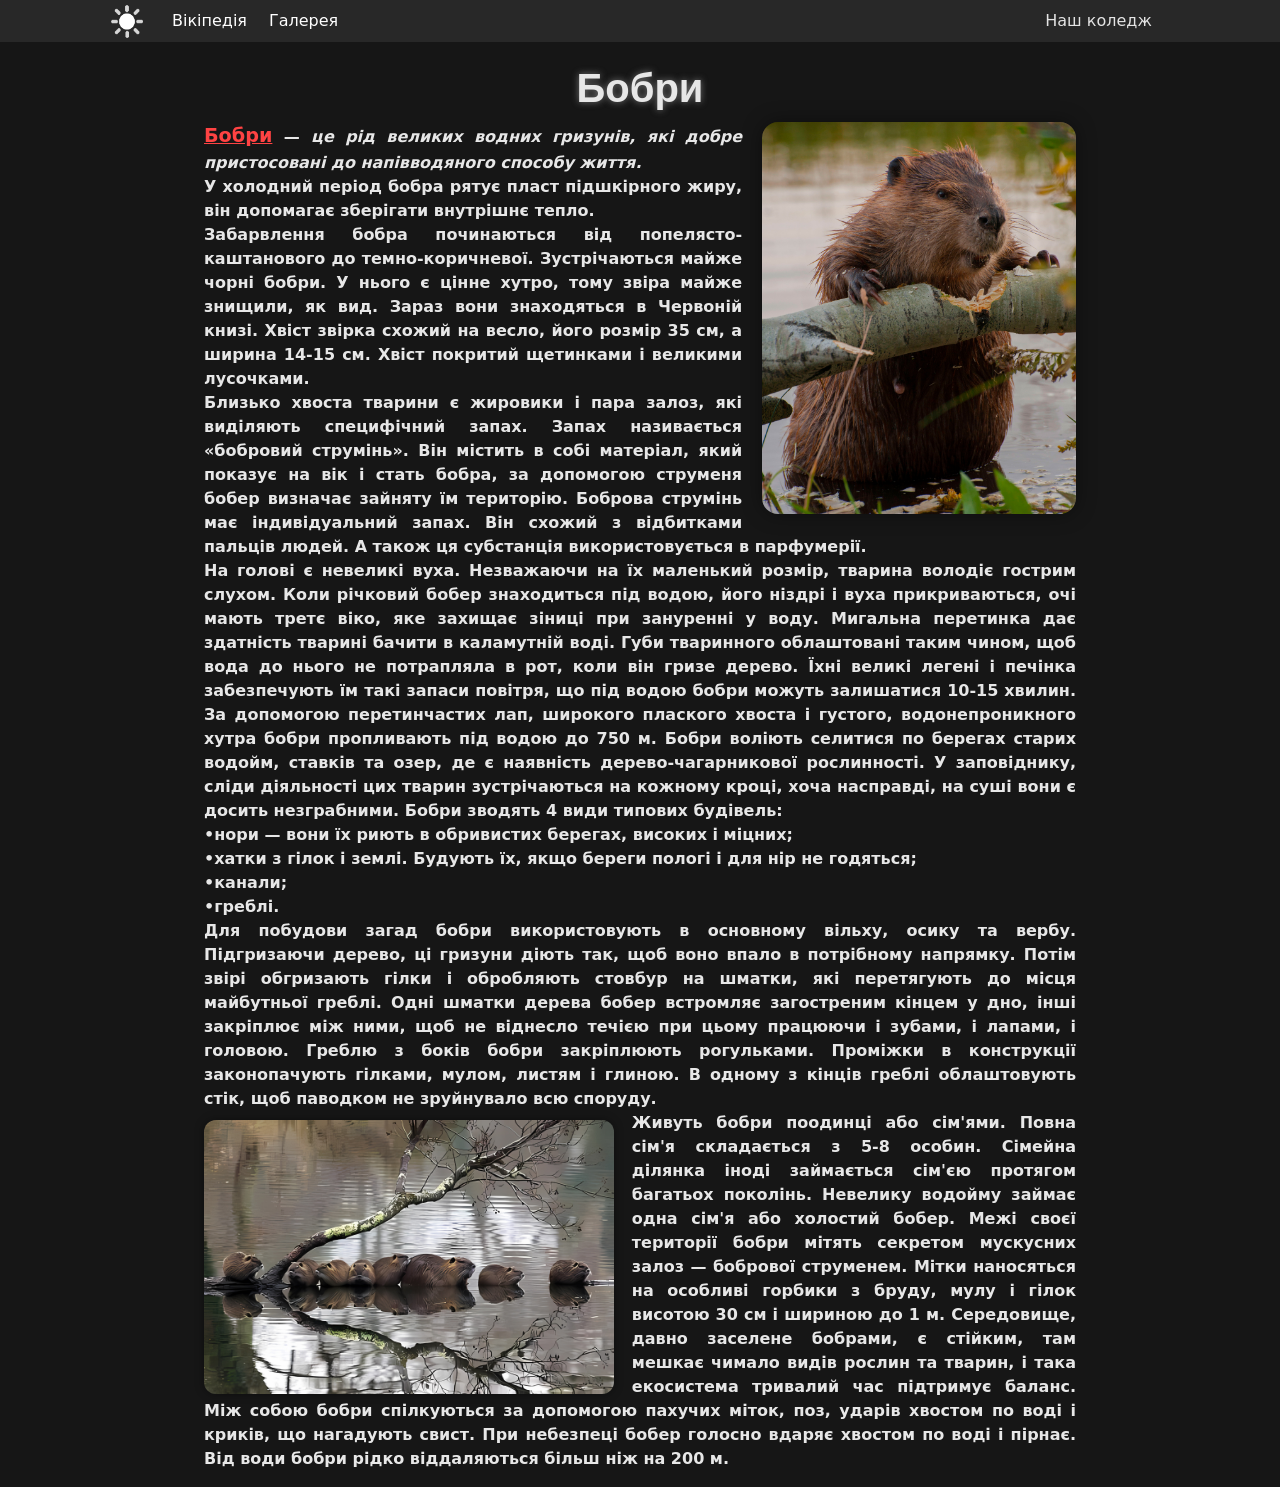
==== informat.s/fayne_bobre-black.html @ 7b61ad91 "start project" ====
<!DOCTYPE html>
<html>
<head>
  <meta charset="UTF-8">
  <meta name="viewport" content="width=device-width, initial-scale=1.0">
  <link href="https://cdn.jsdelivr.net/npm/bootstrap@5.3.0-alpha3/dist/css/bootstrap.min.css" rel="stylesheet" integrity="sha384-KK94CHFLLe+nY2dmCWGMq91rCGa5gtU4mk92HdvYe+M/SXH301p5ILy+dN9+nJOZ" crossorigin="anonymous">
  <title>Про бобрів</title>
  <style>
    body {
      background-color: #161616;
    }
    .bob_er {
      border-radius: 16px;
      box-shadow: 0 0 20px rgba(0, 0, 0, 0.4);
      width: 36%;
      margin-left: 20px;
    }

    .bob-rs {
      border-radius: 12px;
      box-shadow: 0 0 10px rgba(0, 0, 0, 0.4);
      width: 47%;
      margin-right: 2vh;
      margin-top: 1vh;
    }
    
    h1 {
      color: rgb(231, 231, 231);
      margin-top: 22px;
      margin-bottom: 10px;
      text-align: center;
      font-weight: 650;
      font-family:'Gill Sans', 'Gill Sans MT', Calibri, 'Trebuchet MS', sans-serif;
      text-shadow: rgb(118, 118, 118) 0px 0 7px;
    }

    .bobr_title {
      color: rgb(255, 67, 67);
      font-size: larger;
    }

    p {
      font-weight: 600;
      color: rgb(231, 231, 231);
      /* margin-left: 10px; */
    }

    .activ {
      font-weight: 450;
    }
  
    .pasiv {
      color: rgb(228, 228, 228);
      font-weight: 450;
    }

    ul {
      list-style-type: none;
      margin: 0;
      padding: 0;
      overflow: hidden;
      background-color: rgb(40, 40, 40);
    }

    li {
      float: left;
    }

    li a {
      display: block;
      color: white;
      text-align: center;
      padding: 9px 11px;
      text-decoration: none;
    }

    li a:hover {
      color: rgb(255, 87, 87);
      text-decoration: underline;
    }

    .ma {
      margin-left: 12vh;
    }

    .container {
      margin-left: auto;
      margin-right: auto;
      width: 70%;
    }

    .k {
      float:right;
      margin-right: 10%;
    }

    .change-theme {
      content: url(theme_white.png);
      float: right;
      width: 38px;
      padding: 5%;
      margin-top: 5%;
      margin-right: 15px;
    }
  </style>
</head>
<body>
  <ul>
    <div class="ma">
      <li><a class="change-theme" href="fayne_bobre.html"></a></li>
      <li><a class="activ" href="https://uk.wikipedia.org/wiki/%D0%91%D0%BE%D0%B1%D0%B5%D1%80" target="_blank">Вікіпедія</a></li>
      <li> <a class="activ" href="https://www.pinterest.ch/search/pins/?q=beavers&rs=typed" target="_blank">Галерея</a></li>
      <li class="k"> <a class="pasiv" href="https://rcnubip.org.ua" target="_blank">Наш коледж</a> </li>
    </div>
  </ul>
  <div class="container mx-auto " align="justify">
    <h1>Бобри</h1>
    <div class="container-c">
      <img class="bob_er" src="bob-er.jpg" align="right" alt="">
      <p><a href="https://www.google.com/search?client=firefox-b-d&q=%D0%B1%D0%BE%D0%B1%D1%80%D0%B8" class="bobr_title" target="_blank">Бобри</a> — <em>це рід великих водних гризунів, які добре пристосовані до напівводяного способу життя. </em> <br>
        У холодний період бобра рятує пласт підшкірного жиру, він допомагає зберігати внутрішнє тепло. <br>
        Забарвлення бобра починаються від попелясто-каштанового до темно-коричневої. Зустрічаються майже чорні бобри. У нього є цінне хутро, тому звіра майже знищили, як вид. Зараз вони знаходяться в Червоній книзі. Хвіст звірка схожий на весло, його розмір 35 см, а ширина 14-15 см. Хвіст покритий щетинками і великими лусочками. <br>
        Близько хвоста тварини є жировики і пара залоз, які виділяють специфічний запах. Запах називається «бобровий струмінь». Він містить в собі матеріал, який показує на вік і стать бобра, за допомогою струменя бобер визначає зайняту їм територію. Боброва струмінь має індивідуальний запах. Він схожий з відбитками пальців людей. А також ця субстанція використовується в парфумерії. <br>
        На голові є невеликі вуха. Незважаючи на їх маленький розмір, тварина володіє гострим слухом. Коли річковий бобер знаходиться під водою, його ніздрі і вуха прикриваються, очі мають третє віко, яке захищає зіниці при зануренні у воду. Мигальна перетинка дає здатність тварині бачити в каламутній воді. Губи тваринного облаштовані таким чином, щоб вода до нього не потрапляла в рот, коли він гризе дерево. 
        Їхні великі легені і печінка забезпечують їм такі запаси повітря, що під водою бобри можуть залишатися 10-15 хвилин.  За допомогою перетинчастих лап, широкого плаского хвоста і густого, водонепроникного хутра бобри пропливають під водою до 750 м. Бобри воліють селитися по берегах старих водойм, ставків та озер, де є наявність дерево-чагарникової рослинності. У заповіднику, сліди діяльності 
        цих тварин зустрічаються на кожному кроці, хоча насправді, на суші вони є досить незграбними. Бобри зводять 4 види типових будівель: <br> 
        •нори — вони їх риють в обривистих берегах, високих і міцних; <br>
        •хатки з гілок і землі. Будують їх, якщо береги пологі і для нір не годяться; <br>
        •канали; <br>
        •греблі. <br>
        Для побудови загад бобри використовують в основному вільху, осику та вербу.
        Підгризаючи дерево, ці гризуни діють так, щоб воно впало в потрібному напрямку. Потім звірі обгризають гілки і обробляють стовбур на шматки, які перетягують до місця майбутньої греблі. Одні шматки дерева бобер встромляє загостреним кінцем у дно, 
        інші закріплює між ними, щоб не віднесло течією при цьому працюючи і зубами, і лапами, і головою. 
        Греблю з боків бобри закріплюють рогульками. Проміжки в конструкції законопачують гілками, мулом, листям і глиною. 
        В одному з кінців греблі облаштовують стік, щоб паводком не зруйнувало всю споруду. <br>
        <img class="bob-rs" src="bobors.jpg" align="left" alt="">
        Живуть бобри поодинці або сім'ями. Повна сім'я складається з 5-8 особин. Сімейна ділянка іноді займається сім'єю протягом багатьох поколінь. Невелику водойму займає одна сім'я або холостий бобер.
        Межі своєї території бобри мітять секретом мускусних залоз — бобрової струменем. Мітки наносяться на особливі горбики з бруду, мулу і гілок висотою 30 см і шириною до 1 м. Середовище, давно заселене 
        бобрами, є стійким, там мешкає чимало видів рослин та тварин, і така екосистема тривалий час підтримує баланс.
        Між собою бобри спілкуються за допомогою пахучих міток, поз, ударів хвостом по воді і криків, що нагадують свист. При небезпеці бобер голосно вдаряє хвостом по воді і пірнає. Від води бобри рідко віддаляються більш ніж на 200 м.
        </p>
    </div>
  </div>
</body>
</html>
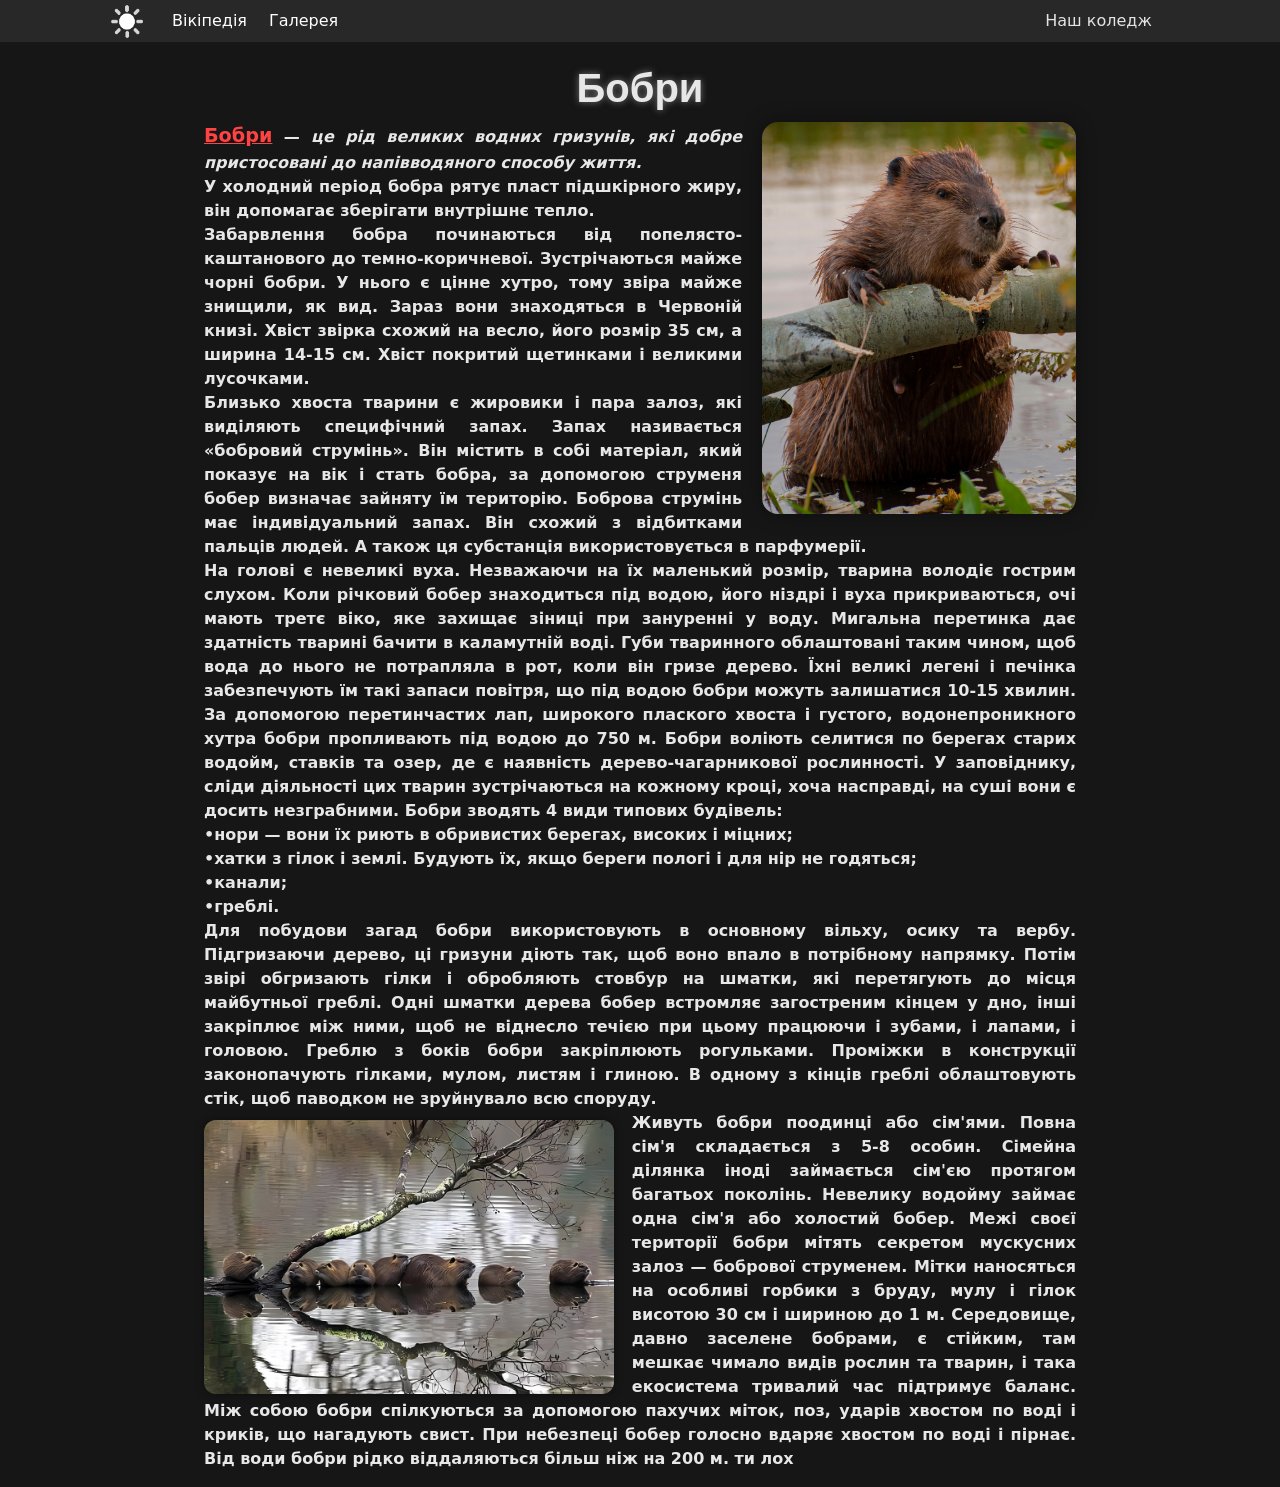
==== commit f1818f58: "ти лох" ====
--- a/informat.s/fayne_bobre-black.html
+++ b/informat.s/fayne_bobre-black.html
@@ -137,7 +137,7 @@
         Живуть бобри поодинці або сім'ями. Повна сім'я складається з 5-8 особин. Сімейна ділянка іноді займається сім'єю протягом багатьох поколінь. Невелику водойму займає одна сім'я або холостий бобер.
         Межі своєї території бобри мітять секретом мускусних залоз — бобрової струменем. Мітки наносяться на особливі горбики з бруду, мулу і гілок висотою 30 см і шириною до 1 м. Середовище, давно заселене 
         бобрами, є стійким, там мешкає чимало видів рослин та тварин, і така екосистема тривалий час підтримує баланс.
-        Між собою бобри спілкуються за допомогою пахучих міток, поз, ударів хвостом по воді і криків, що нагадують свист. При небезпеці бобер голосно вдаряє хвостом по воді і пірнає. Від води бобри рідко віддаляються більш ніж на 200 м.
+        Між собою бобри спілкуються за допомогою пахучих міток, поз, ударів хвостом по воді і криків, що нагадують свист. При небезпеці бобер голосно вдаряє хвостом по воді і пірнає. Від води бобри рідко віддаляються більш ніж на 200 м. ти лох
         </p>
     </div>
   </div>
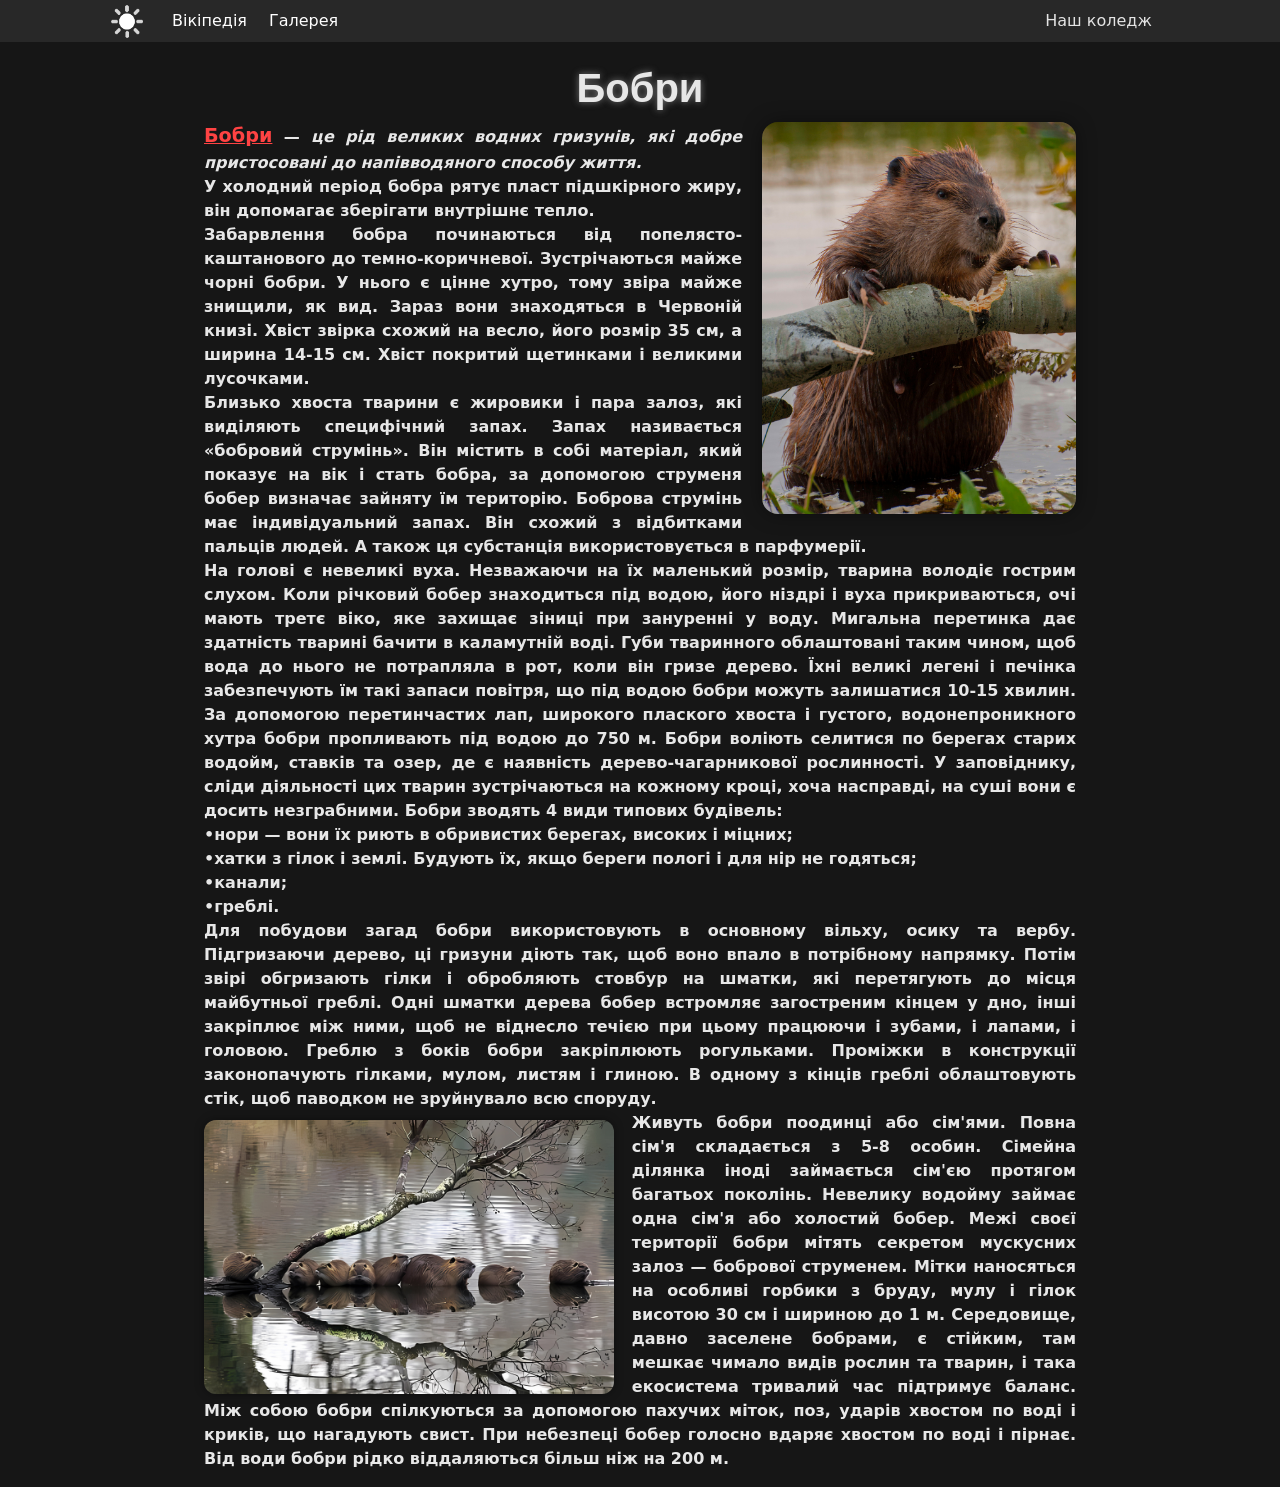
==== commit 92785831: "start project" ====
--- a/informat.s/fayne_bobre-black.html
+++ b/informat.s/fayne_bobre-black.html
@@ -137,7 +137,7 @@
         Живуть бобри поодинці або сім'ями. Повна сім'я складається з 5-8 особин. Сімейна ділянка іноді займається сім'єю протягом багатьох поколінь. Невелику водойму займає одна сім'я або холостий бобер.
         Межі своєї території бобри мітять секретом мускусних залоз — бобрової струменем. Мітки наносяться на особливі горбики з бруду, мулу і гілок висотою 30 см і шириною до 1 м. Середовище, давно заселене 
         бобрами, є стійким, там мешкає чимало видів рослин та тварин, і така екосистема тривалий час підтримує баланс.
-        Між собою бобри спілкуються за допомогою пахучих міток, поз, ударів хвостом по воді і криків, що нагадують свист. При небезпеці бобер голосно вдаряє хвостом по воді і пірнає. Від води бобри рідко віддаляються більш ніж на 200 м. ти лох
+        Між собою бобри спілкуються за допомогою пахучих міток, поз, ударів хвостом по воді і криків, що нагадують свист. При небезпеці бобер голосно вдаряє хвостом по воді і пірнає. Від води бобри рідко віддаляються більш ніж на 200 м.
         </p>
     </div>
   </div>
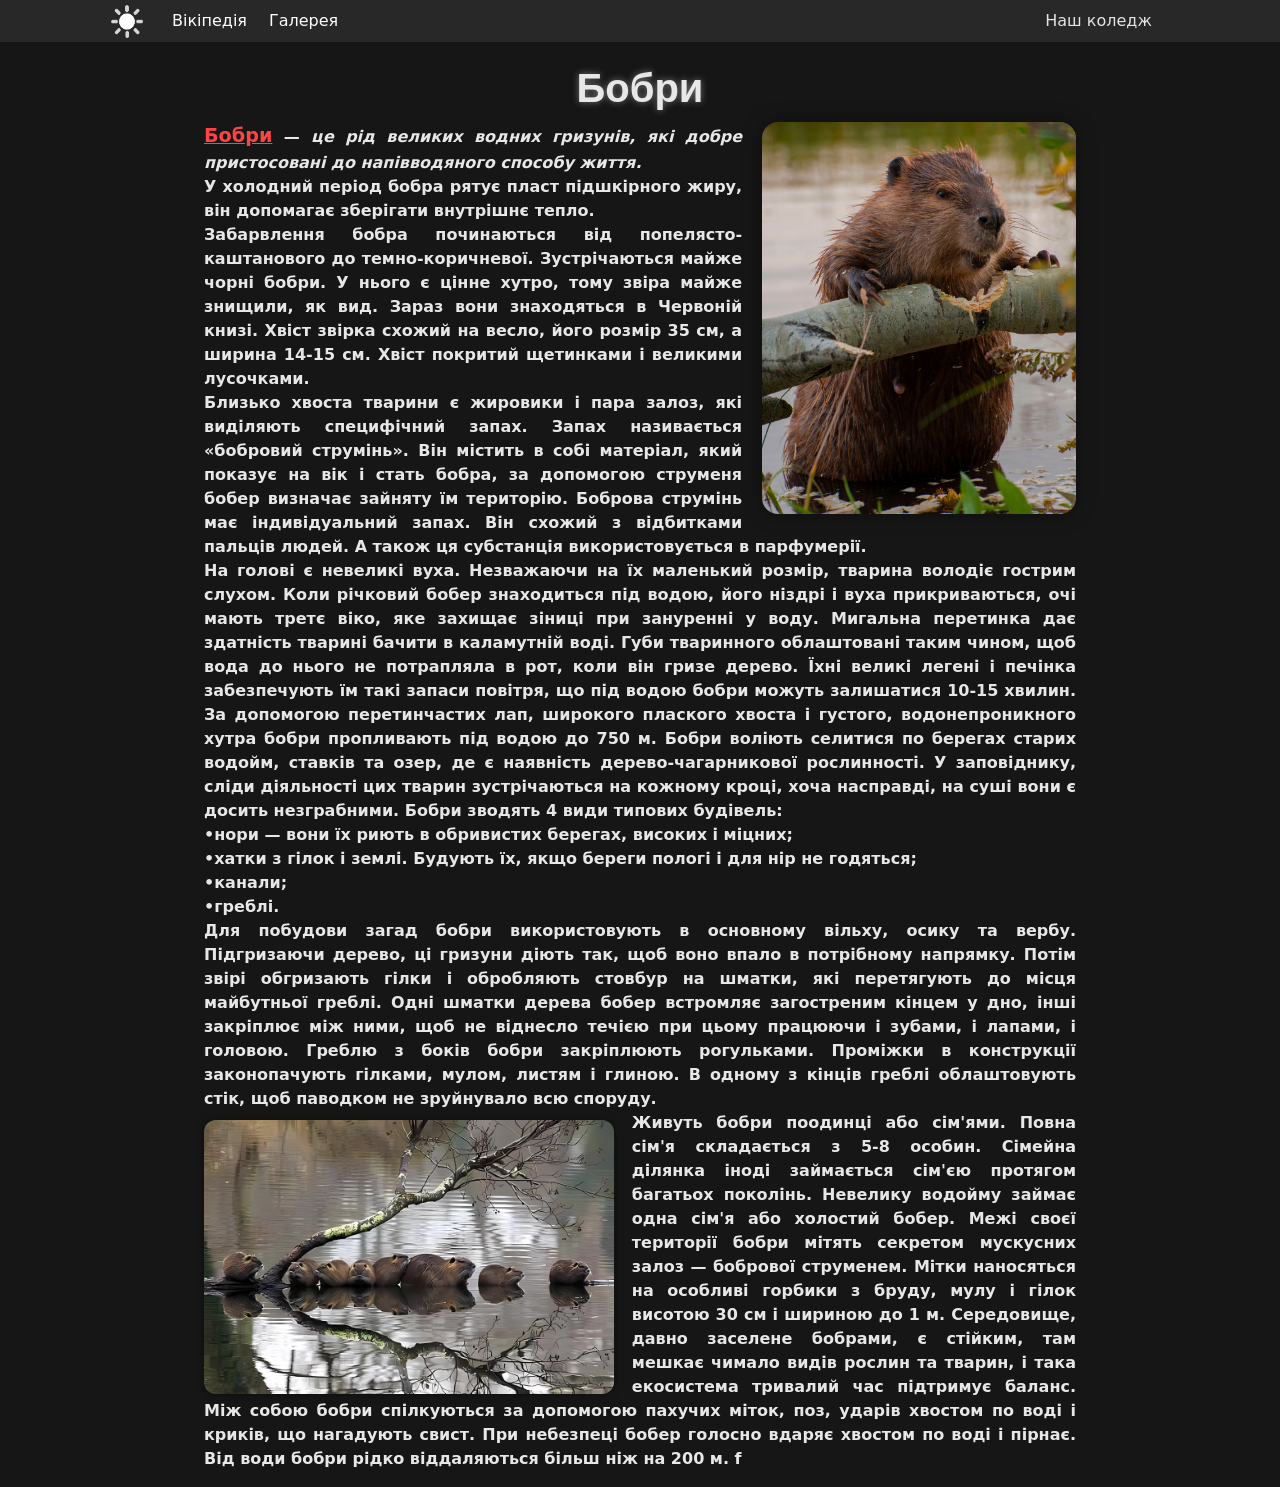
==== commit 918d16e7: "Update fayne_bobre-black.html" ====
--- a/informat.s/fayne_bobre-black.html
+++ b/informat.s/fayne_bobre-black.html
@@ -137,7 +137,7 @@
         Живуть бобри поодинці або сім'ями. Повна сім'я складається з 5-8 особин. Сімейна ділянка іноді займається сім'єю протягом багатьох поколінь. Невелику водойму займає одна сім'я або холостий бобер.
         Межі своєї території бобри мітять секретом мускусних залоз — бобрової струменем. Мітки наносяться на особливі горбики з бруду, мулу і гілок висотою 30 см і шириною до 1 м. Середовище, давно заселене 
         бобрами, є стійким, там мешкає чимало видів рослин та тварин, і така екосистема тривалий час підтримує баланс.
-        Між собою бобри спілкуються за допомогою пахучих міток, поз, ударів хвостом по воді і криків, що нагадують свист. При небезпеці бобер голосно вдаряє хвостом по воді і пірнає. Від води бобри рідко віддаляються більш ніж на 200 м.
+        Між собою бобри спілкуються за допомогою пахучих міток, поз, ударів хвостом по воді і криків, що нагадують свист. При небезпеці бобер голосно вдаряє хвостом по воді і пірнає. Від води бобри рідко віддаляються більш ніж на 200 м. f
         </p>
     </div>
   </div>
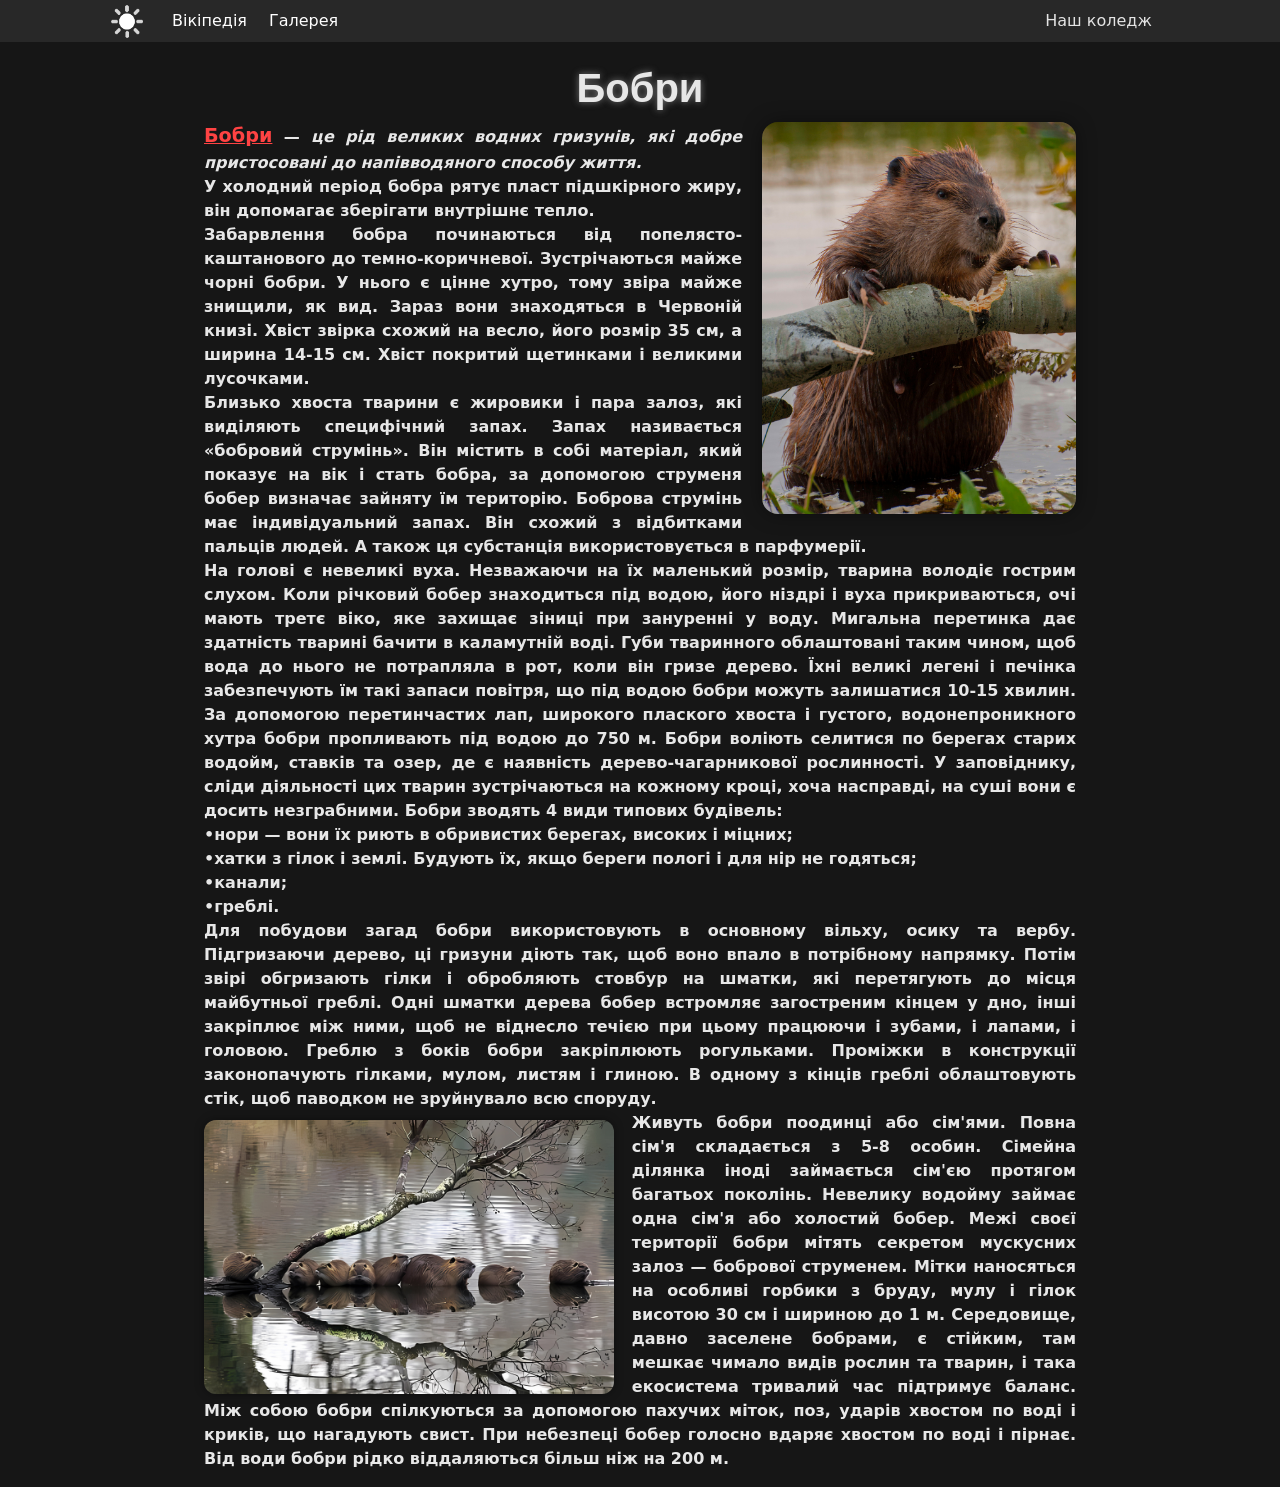
==== commit c885a236: "Update fayne_bobre-black.html" ====
--- a/informat.s/fayne_bobre-black.html
+++ b/informat.s/fayne_bobre-black.html
@@ -137,7 +137,7 @@
         Живуть бобри поодинці або сім'ями. Повна сім'я складається з 5-8 особин. Сімейна ділянка іноді займається сім'єю протягом багатьох поколінь. Невелику водойму займає одна сім'я або холостий бобер.
         Межі своєї території бобри мітять секретом мускусних залоз — бобрової струменем. Мітки наносяться на особливі горбики з бруду, мулу і гілок висотою 30 см і шириною до 1 м. Середовище, давно заселене 
         бобрами, є стійким, там мешкає чимало видів рослин та тварин, і така екосистема тривалий час підтримує баланс.
-        Між собою бобри спілкуються за допомогою пахучих міток, поз, ударів хвостом по воді і криків, що нагадують свист. При небезпеці бобер голосно вдаряє хвостом по воді і пірнає. Від води бобри рідко віддаляються більш ніж на 200 м. f
+        Між собою бобри спілкуються за допомогою пахучих міток, поз, ударів хвостом по воді і криків, що нагадують свист. При небезпеці бобер голосно вдаряє хвостом по воді і пірнає. Від води бобри рідко віддаляються більш ніж на 200 м.
         </p>
     </div>
   </div>
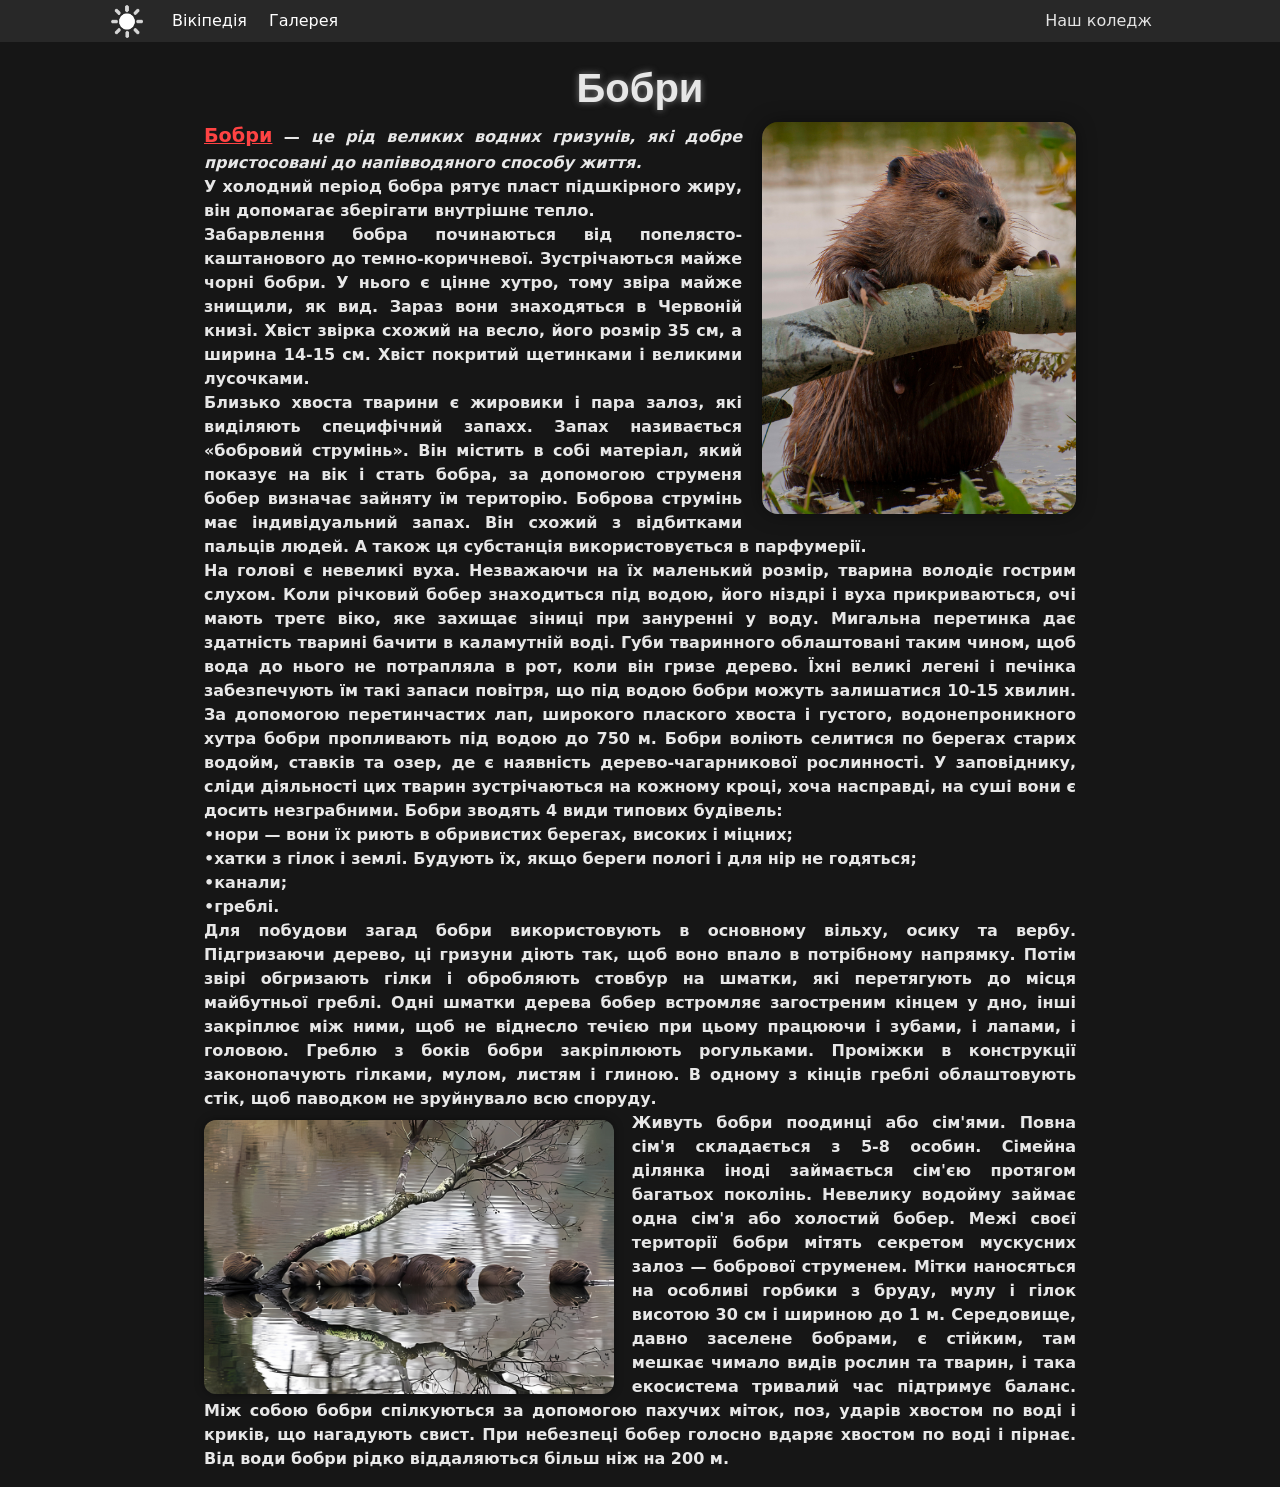
==== commit 172ea1e5: "start project" ====
--- a/informat.s/fayne_bobre-black.html
+++ b/informat.s/fayne_bobre-black.html
@@ -120,7 +120,7 @@
       <p><a href="https://www.google.com/search?client=firefox-b-d&q=%D0%B1%D0%BE%D0%B1%D1%80%D0%B8" class="bobr_title" target="_blank">Бобри</a> — <em>це рід великих водних гризунів, які добре пристосовані до напівводяного способу життя. </em> <br>
         У холодний період бобра рятує пласт підшкірного жиру, він допомагає зберігати внутрішнє тепло. <br>
         Забарвлення бобра починаються від попелясто-каштанового до темно-коричневої. Зустрічаються майже чорні бобри. У нього є цінне хутро, тому звіра майже знищили, як вид. Зараз вони знаходяться в Червоній книзі. Хвіст звірка схожий на весло, його розмір 35 см, а ширина 14-15 см. Хвіст покритий щетинками і великими лусочками. <br>
-        Близько хвоста тварини є жировики і пара залоз, які виділяють специфічний запах. Запах називається «бобровий струмінь». Він містить в собі матеріал, який показує на вік і стать бобра, за допомогою струменя бобер визначає зайняту їм територію. Боброва струмінь має індивідуальний запах. Він схожий з відбитками пальців людей. А також ця субстанція використовується в парфумерії. <br>
+        Близько хвоста тварини є жировики і пара залоз, які виділяють специфічний запахх. Запах називається «бобровий струмінь». Він містить в собі матеріал, який показує на вік і стать бобра, за допомогою струменя бобер визначає зайняту їм територію. Боброва струмінь має індивідуальний запах. Він схожий з відбитками пальців людей. А також ця субстанція використовується в парфумерії. <br>
         На голові є невеликі вуха. Незважаючи на їх маленький розмір, тварина володіє гострим слухом. Коли річковий бобер знаходиться під водою, його ніздрі і вуха прикриваються, очі мають третє віко, яке захищає зіниці при зануренні у воду. Мигальна перетинка дає здатність тварині бачити в каламутній воді. Губи тваринного облаштовані таким чином, щоб вода до нього не потрапляла в рот, коли він гризе дерево. 
         Їхні великі легені і печінка забезпечують їм такі запаси повітря, що під водою бобри можуть залишатися 10-15 хвилин.  За допомогою перетинчастих лап, широкого плаского хвоста і густого, водонепроникного хутра бобри пропливають під водою до 750 м. Бобри воліють селитися по берегах старих водойм, ставків та озер, де є наявність дерево-чагарникової рослинності. У заповіднику, сліди діяльності 
         цих тварин зустрічаються на кожному кроці, хоча насправді, на суші вони є досить незграбними. Бобри зводять 4 види типових будівель: <br> 
